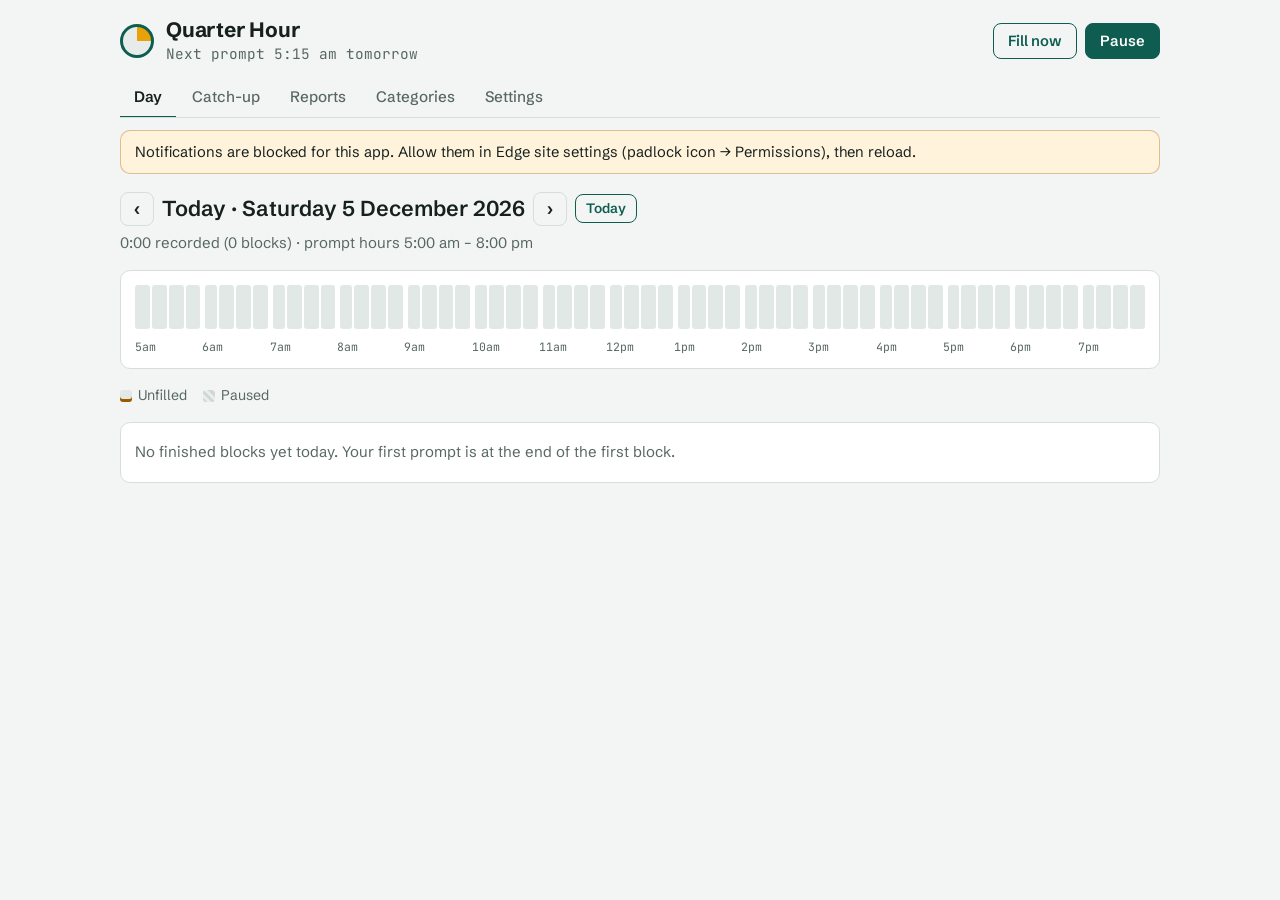
==== index.html @ 85f213ce "Add files via upload" ====
<!doctype html>
<html lang="en-NZ">
<head>
<meta charset="utf-8">
<meta name="viewport" content="width=device-width, initial-scale=1, viewport-fit=cover">
<title>Quarter Hour</title>
<meta name="theme-color" content="#0f5d50">
<link rel="manifest" href="manifest.webmanifest">
<link rel="icon" href="icons/icon-192.png">
<link rel="preconnect" href="https://fonts.googleapis.com">
<link rel="preconnect" href="https://fonts.gstatic.com" crossorigin>
<link rel="stylesheet" href="https://fonts.googleapis.com/css2?family=Schibsted+Grotesk:wght@400;500;600;700&family=JetBrains+Mono:wght@400;600&display=swap">
<link rel="stylesheet" href="styles.css">
</head>
<body>
<header class="top">
  <div class="brand">
    <span class="mark" aria-hidden="true"></span>
    <div>
      <h1>Quarter Hour</h1>
      <p id="status" class="status">Starting…</p>
    </div>
  </div>
  <div class="top-actions">
    <button id="btnPrompt" class="btn ghost" type="button">Fill now</button>
    <button id="btnPause" class="btn" type="button">Pause</button>
  </div>
</header>

<nav class="tabs" role="tablist">
  <button role="tab" data-view="today" aria-selected="true">Day</button>
  <button role="tab" data-view="catchup">Catch-up <span id="missBadge" class="count" hidden></span></button>
  <button role="tab" data-view="reports">Reports</button>
  <button role="tab" data-view="categories">Categories</button>
  <button role="tab" data-view="settings">Settings</button>
</nav>

<div id="banners" class="banners"></div>

<main>
  <!-- DAY -->
  <section id="view-today" class="view">
    <div class="view-head">
      <div class="daynav">
        <button class="btn icon" id="dayPrev" type="button" aria-label="Previous day">‹</button>
        <h2 id="dayTitle">Today</h2>
        <button class="btn icon" id="dayNext" type="button" aria-label="Next day">›</button>
        <button class="btn ghost small" id="dayToday" type="button">Today</button>
      </div>
      <p id="daySummary" class="muted"></p>
    </div>
    <div class="ribbon-wrap">
      <div id="ribbon" class="ribbon" aria-label="The day in 15-minute blocks"></div>
      <div id="ribbonHours" class="ribbon-hours" aria-hidden="true"></div>
    </div>
    <div id="dayLegend" class="legend"></div>
    <ol id="dayList" class="blocklist"></ol>
  </section>

  <!-- CATCH-UP -->
  <section id="view-catchup" class="view" hidden>
    <div class="view-head">
      <h2>Unfilled blocks</h2>
      <p class="muted">The last 7 days, since you started using the app. Tick several to fill them in one go, or click a row to fill it on its own.</p>
    </div>
    <div id="bulkBar" class="bulkbar">
      <label class="check"><input type="checkbox" id="selAll"> Select all</label>
      <span id="selCount" class="muted">0 selected</span>
      <input id="bulkNote" type="text" placeholder="Note for selected blocks (optional)" maxlength="200">
      <div id="bulkCats" class="catgrid small"></div>
      <button id="bulkNone" class="btn ghost small" type="button">Mark as not recorded</button>
    </div>
    <div id="missList"></div>
  </section>

  <!-- REPORTS -->
  <section id="view-reports" class="view" hidden>
    <div class="view-head report-head">
      <div class="seg" role="group" aria-label="Report period">
        <button id="repDay" type="button" aria-pressed="true">Day</button>
        <button id="repWeek" type="button" aria-pressed="false">Week</button>
      </div>
      <div class="daynav">
        <button class="btn icon" id="repPrev" type="button" aria-label="Previous">‹</button>
        <input type="date" id="repDate">
        <button class="btn icon" id="repNext" type="button" aria-label="Next">›</button>
      </div>
      <button id="repExport" class="btn" type="button">Export to Excel</button>
    </div>
    <h2 id="repTitle"></h2>
    <div id="repBody"></div>
  </section>

  <!-- CATEGORIES -->
  <section id="view-categories" class="view" hidden>
    <div class="view-head">
      <h2>Categories</h2>
      <p class="muted">Rename or recolour by editing in place. Retired categories disappear from the prompt but stay in past reports.</p>
    </div>
    <ul id="catList" class="catlist"></ul>
    <form id="catAdd" class="catadd">
      <input type="color" id="newCatColor" value="#3a7d44" aria-label="Colour">
      <input type="text" id="newCatName" placeholder="New category name" maxlength="40" required>
      <button class="btn" type="submit">Add category</button>
    </form>
    <h3 class="sub">Retired</h3>
    <ul id="catRetired" class="catlist"></ul>
  </section>

  <!-- SETTINGS -->
  <section id="view-settings" class="view" hidden>
    <div class="settings">
      <div class="panel">
        <h3>Prompts</h3>
        <div class="row">
          <div><strong>Windows notifications</strong><p id="notifState" class="muted"></p></div>
          <button id="btnNotif" class="btn" type="button">Turn on</button>
        </div>
        <div class="row">
          <div><strong>Sound</strong><p class="muted">Plays a chime in the app as well as the Windows notification sound.</p></div>
          <div class="inline">
            <label class="switch"><input type="checkbox" id="setSound"><span></span></label>
            <button id="btnTestSound" class="btn ghost small" type="button">Play</button>
          </div>
        </div>
        <div class="row">
          <div><strong>Prompt hours</strong><p class="muted">Every day of the week, on the clock (:00, :15, :30, :45).</p></div>
          <div class="inline">
            <select id="setStart" aria-label="Start hour"></select>
            <span>to</span>
            <select id="setEnd" aria-label="End hour"></select>
          </div>
        </div>
        <div class="row">
          <div><strong>Test mode</strong><p class="muted">Prompts every minute for 10 minutes, then switches itself off. Each test prompt is for the most recent block, so anything you choose is saved as normal.</p></div>
          <label class="switch"><input type="checkbox" id="setTest"><span></span></label>
        </div>
      </div>

      <div class="panel">
        <h3>Your data</h3>
        <p class="muted">Entries are stored only in this browser on this laptop. Back up regularly: clearing Edge's site data would erase them.</p>
        <p id="backupState" class="muted"></p>
        <div class="inline wrap">
          <button id="btnBackup" class="btn" type="button">Download backup</button>
          <label class="btn ghost" for="restoreFile">Restore from backup…</label>
          <input type="file" id="restoreFile" accept="application/json,.json" hidden>
          <button id="btnExportAll" class="btn ghost" type="button">Export everything to Excel</button>
        </div>
        <div id="restoreConfirm" class="confirm" hidden></div>
      </div>

      <div class="panel">
        <h3>Install and start with Windows</h3>
        <p id="installState" class="muted"></p>
        <ol class="steps">
          <li>Open this page in <strong>Microsoft Edge</strong>.</li>
          <li>Click the <em>App available</em> icon in the address bar (or <em>⋯ → Apps → Install this site as an app</em>).</li>
          <li>In the dialog after installing, tick <strong>Auto-start on device login</strong>. To change it later: go to <code>edge://apps</code>, click <em>More options</em> on Quarter Hour, choose <em>Auto-start on device login</em>.</li>
          <li>Leave the app window open or minimised during the day. Closing it stops the prompts.</li>
        </ol>
        <button id="btnInstall" class="btn" type="button" hidden>Install now</button>
      </div>
    </div>
  </section>
</main>

<!-- PICKER -->
<dialog id="picker" aria-labelledby="pkTitle">
  <form method="dialog" class="picker" id="pickerForm">
    <p id="pkDate" class="eyebrow"></p>
    <h2 id="pkTitle"></h2>
    <p id="pkCurrent" class="muted"></p>
    <input type="text" id="pkNote" placeholder="Note (optional), e.g. reviewed shares report" maxlength="200" autocomplete="off">
    <button type="button" id="pkSame" class="same"></button>
    <div id="pkCats" class="catgrid"></div>
    <div class="pk-foot">
      <button type="button" id="pkNone" class="btn ghost small">Not recorded</button>
      <span class="muted keyhint">Keys 1–9 pick a category</span>
      <button type="button" id="pkLater" class="btn ghost small">Later</button>
    </div>
  </form>
</dialog>

<div id="toast" class="toast" role="status" aria-live="polite" hidden></div>

<script src="lib/xlsx.full.min.js" defer></script>
<script src="app.js" defer></script>
</body>
</html>
---- styles.css ----
/* Layout: app shell — header, tabs, one view at a time; the day ribbon (60 quarter-hour cells) is the signature element. */
:root {
  --bg: #f2f5f4;
  --surface: #ffffff;
  --sunk: #e7ecea;
  --ink: #16201e;
  --muted: #586764;
  --line: #d6dedb;
  --accent: #0f5d50;
  --accent-ink: #ffffff;
  --warn: #9a5b00;
  --warn-bg: #fff3dc;
  --empty: #e2e8e6;
  --paused: repeating-linear-gradient(45deg, #cfd8d5 0 3px, #e9eeec 3px 6px);
  --f-display: "Schibsted Grotesk", "Segoe UI", system-ui, sans-serif;
  --f-body: "Schibsted Grotesk", "Segoe UI", system-ui, sans-serif;
  --f-mono: "JetBrains Mono", Consolas, "Cascadia Mono", monospace;
  --r: 10px;
  color-scheme: light;
}
@media (prefers-color-scheme: dark) {
  :root:not([data-theme="light"]) {
    --bg: #0f1514; --surface: #172020; --sunk: #1f2928; --ink: #e4ecea; --muted: #94a4a0; --line: #2b3735;
    --accent: #4dbfa6; --accent-ink: #062320; --warn: #f2b84b; --warn-bg: #2e2412; --empty: #253130;
    --paused: repeating-linear-gradient(45deg, #2c3836 0 3px, #1c2524 3px 6px);
    color-scheme: dark;
  }
}
:root[data-theme="dark"] {
  --bg: #0f1514; --surface: #172020; --sunk: #1f2928; --ink: #e4ecea; --muted: #94a4a0; --line: #2b3735;
  --accent: #4dbfa6; --accent-ink: #062320; --warn: #f2b84b; --warn-bg: #2e2412; --empty: #253130;
  --paused: repeating-linear-gradient(45deg, #2c3836 0 3px, #1c2524 3px 6px);
  color-scheme: dark;
}

* { box-sizing: border-box; }
html, body { margin: 0; }
body { background: var(--bg); color: var(--ink); font: 15px/1.5 var(--f-body); padding-inline: 16px; padding-block: 0 48px; }
h1, h2, h3 { font-family: var(--f-display); text-wrap: balance; margin: 0; line-height: 1.2; }
h2 { font-size: 1.35rem; font-weight: 600; }
h3 { font-size: 1.05rem; font-weight: 600; }
p { margin: 0; }
.muted { color: var(--muted); }
code { font-family: var(--f-mono); font-size: .85em; background: var(--sunk); padding: 1px 5px; border-radius: 4px; }
[hidden] { display: none !important; }
:focus-visible { outline: 2px solid var(--accent); outline-offset: 2px; }
main, .top, .tabs, .banners { max-width: 1040px; margin-inline: auto; }

/* Header */
.top { display: flex; align-items: center; justify-content: space-between; gap: 12px; flex-wrap: wrap; padding-block: 18px 12px; }
.brand { display: flex; align-items: center; gap: 12px; }
.mark { width: 34px; height: 34px; border-radius: 50%; background: conic-gradient(#e8a106 0 25%, var(--sunk) 25% 100%); border: 3px solid var(--accent); flex: none; }
.brand h1 { font-size: 1.3rem; font-weight: 700; letter-spacing: -.01em; }
.status { color: var(--muted); font-size: .9rem; font-family: var(--f-mono); }
.status.paused { color: var(--warn); }
.top-actions { display: flex; gap: 8px; }

/* Buttons */
.btn { font: 600 .92rem var(--f-body); border: 1px solid var(--accent); background: var(--accent); color: var(--accent-ink); padding: 8px 14px; border-radius: 8px; cursor: pointer; display: inline-flex; align-items: center; gap: 6px; }
.btn:hover { filter: brightness(1.08); }
.btn.ghost { background: transparent; color: var(--accent); }
.btn.small { padding: 5px 10px; font-size: .85rem; }
.btn.icon { background: transparent; color: var(--ink); border-color: var(--line); width: 34px; height: 34px; justify-content: center; padding: 0; font-size: 1.2rem; }
.btn.warn { background: var(--warn); border-color: var(--warn); color: var(--surface); }
.btn.danger { background: #b3261e; border-color: #b3261e; color: #fff; }

/* Tabs */
.tabs { display: flex; gap: 2px; border-bottom: 1px solid var(--line); overflow-x: auto; }
.tabs button { font: 500 .95rem var(--f-body); background: none; border: 0; color: var(--muted); padding: 10px 14px; cursor: pointer; border-bottom: 2px solid transparent; margin-bottom: -1px; white-space: nowrap; }
.tabs button[aria-selected="true"] { color: var(--ink); border-bottom-color: var(--accent); font-weight: 600; }
.count { display: inline-block; min-width: 20px; padding: 0 6px; border-radius: 10px; background: var(--warn); color: var(--surface); font-size: .75rem; font-weight: 700; text-align: center; font-family: var(--f-mono); }

/* Banners */
.banners { display: grid; gap: 8px; padding-top: 12px; }
.banner { display: flex; align-items: center; justify-content: space-between; gap: 12px; flex-wrap: wrap; background: var(--warn-bg); color: var(--ink); border: 1px solid color-mix(in srgb, var(--warn) 35%, transparent); padding: 10px 14px; border-radius: var(--r); font-size: .92rem; }

/* Views */
main { padding-top: 18px; }
.view { display: grid; gap: 16px; }
.view-head { display: grid; gap: 6px; }
.daynav { display: flex; align-items: center; gap: 8px; flex-wrap: wrap; }
.daynav h2 { min-width: 0; }

/* Ribbon */
.ribbon-wrap { background: var(--surface); border: 1px solid var(--line); border-radius: var(--r); padding: 14px; overflow-x: auto; }
.ribbon { display: grid; grid-template-columns: repeat(var(--cols, 60), minmax(9px, 1fr)); gap: 2px; min-width: 560px; }
.cell { height: 44px; border-radius: 3px; background: var(--empty); border: 0; padding: 0; cursor: pointer; position: relative; }
.cell.paused { background: var(--paused); }
.cell.none { background: var(--sunk); outline: 1px dashed var(--line); outline-offset: -1px; }
.cell.future { opacity: .35; cursor: default; }
.cell.missing { box-shadow: inset 0 -4px 0 var(--warn); }
.cell.hourstart { margin-left: 3px; }
.cell.now::after { content: ""; position: absolute; left: 50%; bottom: -8px; width: 6px; height: 6px; margin-left: -3px; border-radius: 50%; background: var(--ink); }
.ribbon-hours { display: grid; grid-template-columns: repeat(var(--hours, 15), 1fr); min-width: 560px; margin-top: 10px; font: .72rem var(--f-mono); color: var(--muted); }
.legend { display: flex; flex-wrap: wrap; gap: 6px 16px; font-size: .88rem; }
.legend span { display: inline-flex; align-items: center; gap: 6px; }
.sw { width: 12px; height: 12px; border-radius: 3px; flex: none; display: inline-block; }

/* Block list */
.blocklist { list-style: none; margin: 0; padding: 0; background: var(--surface); border: 1px solid var(--line); border-radius: var(--r); }
.blocklist li { display: grid; grid-template-columns: 9.5rem 1fr auto; gap: 12px; align-items: center; padding: 8px 14px; border-top: 1px solid var(--line); }
.blocklist li:first-child { border-top: 0; }
.blocklist .t { font: .88rem var(--f-mono); font-variant-numeric: tabular-nums; color: var(--muted); }
.blocklist .what { min-width: 0; display: flex; gap: 8px; align-items: baseline; flex-wrap: wrap; }
.blocklist .note { color: var(--muted); font-size: .9rem; overflow-wrap: anywhere; }
.chip { display: inline-flex; align-items: center; gap: 6px; font-weight: 600; font-size: .9rem; }
.chip.missing { color: var(--warn); }
.chip.dim { color: var(--muted); font-weight: 500; }
.blocklist .empty-row { display: block; color: var(--muted); padding: 18px 14px; }

/* Category buttons */
.catgrid { display: grid; grid-template-columns: repeat(auto-fill, minmax(150px, 1fr)); gap: 8px; }
.catgrid.small { grid-template-columns: repeat(auto-fill, minmax(130px, 1fr)); }
.catbtn { font: 600 .95rem var(--f-body); text-align: left; display: flex; align-items: center; gap: 10px; padding: 12px; border-radius: 8px; border: 1px solid var(--line); background: var(--surface); color: var(--ink); cursor: pointer; border-left: 6px solid var(--c); }
.catbtn:hover, .catbtn:focus-visible { background: color-mix(in srgb, var(--c) 14%, var(--surface)); }
.catbtn .k { margin-left: auto; font: .75rem var(--f-mono); color: var(--muted); }
.catgrid.small .catbtn { padding: 8px 10px; font-size: .88rem; }
.catbtn.current { background: color-mix(in srgb, var(--c) 20%, var(--surface)); }

/* Picker dialog */
dialog { border: 0; border-radius: 14px; padding: 0; width: min(560px, calc(100vw - 32px)); background: var(--surface); color: var(--ink); box-shadow: 0 20px 60px rgba(0,0,0,.3); }
dialog::backdrop { background: rgba(10, 20, 18, .45); }
.picker { display: grid; gap: 12px; padding: 22px; }
.eyebrow { font: 600 .75rem var(--f-mono); letter-spacing: .08em; text-transform: uppercase; color: var(--accent); }
.picker h2 { font-size: 1.5rem; }
.picker input[type=text] { width: 100%; }
.same { font: 600 .95rem var(--f-body); text-align: left; padding: 12px; border-radius: 8px; border: 1px dashed var(--accent); background: transparent; color: var(--accent); cursor: pointer; }
.same:disabled { display: none; }
.pk-foot { display: flex; justify-content: space-between; align-items: center; gap: 8px; flex-wrap: wrap; }
.keyhint { font-size: .8rem; }

/* Inputs */
input[type=text], input[type=date], select { font: .95rem var(--f-body); padding: 8px 10px; border: 1px solid var(--line); border-radius: 8px; background: var(--surface); color: var(--ink); min-width: 0; }
input[type=color] { width: 40px; height: 36px; padding: 2px; border: 1px solid var(--line); border-radius: 8px; background: var(--surface); cursor: pointer; }
.check { display: inline-flex; gap: 6px; align-items: center; cursor: pointer; }

/* Catch-up */
.bulkbar { display: grid; gap: 10px; background: var(--surface); border: 1px solid var(--line); border-radius: var(--r); padding: 14px; position: sticky; top: env(safe-area-inset-top, 0px); z-index: 2; }
.bulkbar > .check, .bulkbar > #selCount { display: inline-flex; }
.dayblock { background: var(--surface); border: 1px solid var(--line); border-radius: var(--r); margin-bottom: 12px; }
.dayblock h3 { padding: 10px 14px; border-bottom: 1px solid var(--line); display: flex; justify-content: space-between; gap: 8px; flex-wrap: wrap; }
.missrow { display: flex; align-items: center; gap: 12px; padding: 7px 14px; border-top: 1px solid var(--line); }
.missrow:first-of-type { border-top: 0; }
.missrow .t { font: .9rem var(--f-mono); font-variant-numeric: tabular-nums; flex: 1; }
.empty { background: var(--surface); border: 1px solid var(--line); border-radius: var(--r); padding: 28px; text-align: center; color: var(--muted); }

/* Reports */
.report-head { display: flex; flex-wrap: wrap; gap: 12px; align-items: center; justify-content: space-between; }
.seg { display: inline-flex; border: 1px solid var(--line); border-radius: 8px; overflow: hidden; }
.seg button { font: 600 .9rem var(--f-body); border: 0; background: var(--surface); color: var(--muted); padding: 8px 16px; cursor: pointer; }
.seg button[aria-pressed="true"] { background: var(--accent); color: var(--accent-ink); }
.tiles { display: grid; grid-template-columns: repeat(auto-fit, minmax(150px, 1fr)); gap: 10px; }
.tile { background: var(--surface); border: 1px solid var(--line); border-radius: var(--r); padding: 12px 14px; }
.tile .v { font: 600 1.5rem var(--f-mono); font-variant-numeric: tabular-nums; }
.tile .l { font-size: .8rem; color: var(--muted); text-transform: uppercase; letter-spacing: .05em; }
.tablewrap { overflow-x: auto; background: var(--surface); border: 1px solid var(--line); border-radius: var(--r); }
table { border-collapse: collapse; width: 100%; font-size: .92rem; }
th, td { padding: 9px 12px; text-align: left; border-top: 1px solid var(--line); white-space: nowrap; }
thead th { border-top: 0; font-size: .75rem; text-transform: uppercase; letter-spacing: .05em; color: var(--muted); font-weight: 600; }
td.n, th.n { text-align: right; font-family: var(--f-mono); font-variant-numeric: tabular-nums; }
tr.total td { font-weight: 700; border-top: 2px solid var(--ink); }
tr.side td { color: var(--muted); }
.barcell { width: 40%; min-width: 140px; }
.bar { height: 14px; border-radius: 3px; background: var(--c); min-width: 2px; }
.working { font-size: .85rem; color: var(--muted); max-width: 70ch; }
.sub { margin-top: 8px; }

/* Categories */
.catlist { list-style: none; margin: 0; padding: 0; background: var(--surface); border: 1px solid var(--line); border-radius: var(--r); }
.catlist:empty::before { content: "None"; display: block; padding: 12px 14px; color: var(--muted); }
.catlist li { display: flex; gap: 10px; align-items: center; padding: 8px 12px; border-top: 1px solid var(--line); flex-wrap: wrap; }
.catlist li:first-child { border-top: 0; }
.catlist input[type=text] { flex: 1; min-width: 160px; }
.catadd { display: flex; gap: 10px; flex-wrap: wrap; }
.catadd input[type=text] { flex: 1; min-width: 180px; }

/* Settings */
.settings { display: grid; gap: 16px; }
.panel { background: var(--surface); border: 1px solid var(--line); border-radius: var(--r); padding: 16px; display: grid; gap: 12px; }
.row { display: flex; justify-content: space-between; align-items: center; gap: 16px; flex-wrap: wrap; padding-top: 12px; border-top: 1px solid var(--line); }
.panel h3 + .row { border-top: 0; padding-top: 0; }
.row > div:first-child { flex: 1; min-width: 220px; }
.inline { display: flex; align-items: center; gap: 8px; }
.inline.wrap { flex-wrap: wrap; }
.steps { margin: 0; padding-left: 1.3rem; display: grid; gap: 6px; max-width: 75ch; }
.switch { position: relative; display: inline-block; width: 44px; height: 24px; flex: none; }
.switch input { opacity: 0; width: 0; height: 0; position: absolute; }
.switch span { position: absolute; inset: 0; background: var(--line); border-radius: 12px; cursor: pointer; transition: background .15s; }
.switch span::before { content: ""; position: absolute; left: 3px; top: 3px; width: 18px; height: 18px; border-radius: 50%; background: var(--surface); transition: transform .15s; }
.switch input:checked + span { background: var(--accent); }
.switch input:checked + span::before { transform: translateX(20px); }
.switch input:focus-visible + span { outline: 2px solid var(--accent); outline-offset: 2px; }
.confirm { background: var(--warn-bg); border-radius: 8px; padding: 12px; display: grid; gap: 10px; }

.toast { position: fixed; left: 50%; bottom: calc(20px + env(safe-area-inset-bottom, 0px)); transform: translateX(-50%); background: var(--ink); color: var(--bg); padding: 10px 16px; border-radius: 8px; font-size: .92rem; display: flex; gap: 12px; align-items: center; z-index: 10; max-width: calc(100vw - 32px); }
.toast button { background: none; border: 1px solid currentColor; color: inherit; border-radius: 6px; padding: 3px 8px; cursor: pointer; font: inherit; }

@media (max-width: 560px) {
  .blocklist li { grid-template-columns: 1fr auto; }
  .blocklist .what { grid-column: 1 / -1; grid-row: 2; }
}
@media (prefers-reduced-motion: reduce) { * { transition: none !important; } }
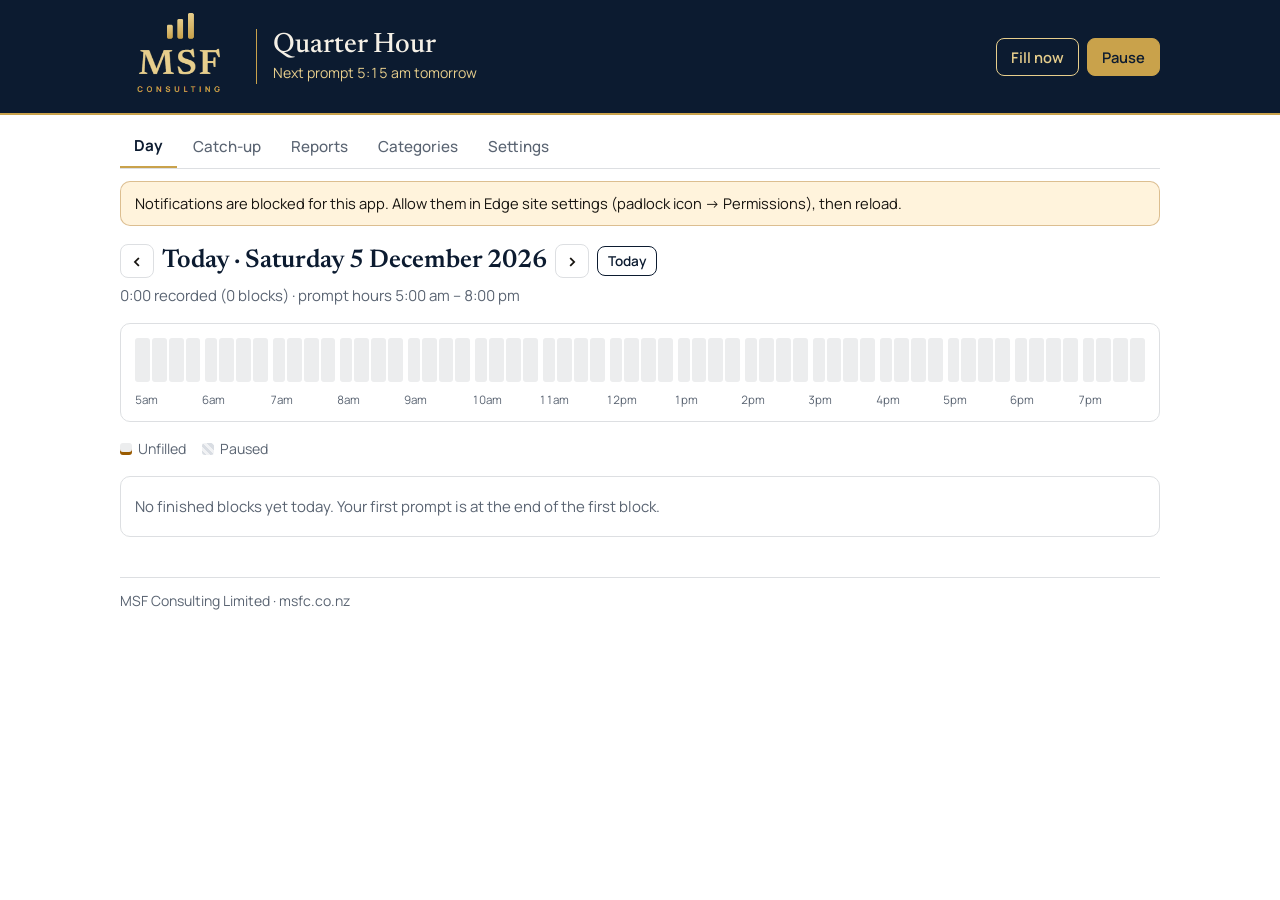
==== commit 3fba2340: "Add files via upload" ====
--- a/index.html
+++ b/index.html
@@ -4,26 +4,28 @@
 <meta charset="utf-8">
 <meta name="viewport" content="width=device-width, initial-scale=1, viewport-fit=cover">
 <title>Quarter Hour</title>
-<meta name="theme-color" content="#0f5d50">
+<meta name="theme-color" content="#0C1B30">
 <link rel="manifest" href="manifest.webmanifest">
 <link rel="icon" href="icons/icon-192.png">
 <link rel="preconnect" href="https://fonts.googleapis.com">
 <link rel="preconnect" href="https://fonts.gstatic.com" crossorigin>
-<link rel="stylesheet" href="https://fonts.googleapis.com/css2?family=Schibsted+Grotesk:wght@400;500;600;700&family=JetBrains+Mono:wght@400;600&display=swap">
+<link rel="stylesheet" href="https://fonts.googleapis.com/css2?family=Manrope:wght@400;500;600;700&family=Newsreader:opsz,wght@6..72,400;6..72,500;6..72,600&display=swap">
 <link rel="stylesheet" href="styles.css">
 </head>
 <body>
-<header class="top">
-  <div class="brand">
-    <span class="mark" aria-hidden="true"></span>
-    <div>
-      <h1>Quarter Hour</h1>
-      <p id="status" class="status">Starting…</p>
+<header class="band">
+  <div class="top">
+    <div class="brand">
+      <img class="logo" src="icons/msf-logo-square-navy.png" alt="MSF Consulting" width="205" height="159">
+      <div class="appname">
+        <h1>Quarter Hour</h1>
+        <p id="status" class="status">Starting…</p>
+      </div>
     </div>
-  </div>
-  <div class="top-actions">
-    <button id="btnPrompt" class="btn ghost" type="button">Fill now</button>
-    <button id="btnPause" class="btn" type="button">Pause</button>
+    <div class="top-actions">
+      <button id="btnPrompt" class="btn ghost" type="button">Fill now</button>
+      <button id="btnPause" class="btn" type="button">Pause</button>
+    </div>
   </div>
 </header>
 
@@ -182,6 +184,8 @@
   </form>
 </dialog>
 
+<footer class="foot">MSF Consulting Limited · msfc.co.nz</footer>
+
 <div id="toast" class="toast" role="status" aria-live="polite" hidden></div>
 
 <script src="lib/xlsx.full.min.js" defer></script>
--- a/styles.css
+++ b/styles.css
@@ -1,44 +1,52 @@
 /* Layout: app shell — header, tabs, one view at a time; the day ribbon (60 quarter-hour cells) is the signature element. */
+/* MSF Consulting brand: Deep Navy header band with gold-on-navy logo, white working surface, Paper fills, Newsreader headings, Manrope body. */
 :root {
-  --bg: #f2f5f4;
-  --surface: #ffffff;
-  --sunk: #e7ecea;
-  --ink: #16201e;
-  --muted: #586764;
-  --line: #d6dedb;
-  --accent: #0f5d50;
-  --accent-ink: #ffffff;
+  --navy: #0C1B30;
+  --gold: #C9A24B;
+  --lightgold: #E7CE8C;
+  --paper: #F5F0E6;
+  --bg: #FFFFFF;
+  --surface: #FFFFFF;
+  --sunk: #F5F0E6;
+  --ink: #16130F;
+  --heading: #0C1B30;
+  --muted: #5A6472;
+  --line: color-mix(in srgb, #0C1B30 14%, #FFFFFF);
+  --accent: #0C1B30;
+  --accent-ink: #F5F0E6;
   --warn: #9a5b00;
   --warn-bg: #fff3dc;
-  --empty: #e2e8e6;
-  --paused: repeating-linear-gradient(45deg, #cfd8d5 0 3px, #e9eeec 3px 6px);
-  --f-display: "Schibsted Grotesk", "Segoe UI", system-ui, sans-serif;
-  --f-body: "Schibsted Grotesk", "Segoe UI", system-ui, sans-serif;
-  --f-mono: "JetBrains Mono", Consolas, "Cascadia Mono", monospace;
+  --empty: color-mix(in srgb, #0C1B30 8%, #FFFFFF);
+  --paused: repeating-linear-gradient(45deg, #d9dde3 0 3px, #f1f2f4 3px 6px);
+  --f-display: "Newsreader", Georgia, serif;
+  --f-body: "Manrope", Arial, sans-serif;
+  --f-mono: "Manrope", Arial, sans-serif;
   --r: 10px;
   color-scheme: light;
 }
 @media (prefers-color-scheme: dark) {
   :root:not([data-theme="light"]) {
-    --bg: #0f1514; --surface: #172020; --sunk: #1f2928; --ink: #e4ecea; --muted: #94a4a0; --line: #2b3735;
-    --accent: #4dbfa6; --accent-ink: #062320; --warn: #f2b84b; --warn-bg: #2e2412; --empty: #253130;
-    --paused: repeating-linear-gradient(45deg, #2c3836 0 3px, #1c2524 3px 6px);
+    --bg: #0C1B30; --surface: color-mix(in srgb, #F5F0E6 6%, #0C1B30); --sunk: color-mix(in srgb, #F5F0E6 11%, #0C1B30);
+    --ink: #F5F0E6; --heading: #F5F0E6; --muted: color-mix(in srgb, #F5F0E6 68%, #0C1B30); --line: color-mix(in srgb, #F5F0E6 16%, #0C1B30);
+    --accent: #C9A24B; --accent-ink: #0C1B30; --warn: #f2b84b; --warn-bg: #2e2412; --empty: color-mix(in srgb, #F5F0E6 12%, #0C1B30);
+    --paused: repeating-linear-gradient(45deg, #2a3a50 0 3px, #15253b 3px 6px);
     color-scheme: dark;
   }
 }
 :root[data-theme="dark"] {
-  --bg: #0f1514; --surface: #172020; --sunk: #1f2928; --ink: #e4ecea; --muted: #94a4a0; --line: #2b3735;
-  --accent: #4dbfa6; --accent-ink: #062320; --warn: #f2b84b; --warn-bg: #2e2412; --empty: #253130;
-  --paused: repeating-linear-gradient(45deg, #2c3836 0 3px, #1c2524 3px 6px);
+  --bg: #0C1B30; --surface: color-mix(in srgb, #F5F0E6 6%, #0C1B30); --sunk: color-mix(in srgb, #F5F0E6 11%, #0C1B30);
+  --ink: #F5F0E6; --heading: #F5F0E6; --muted: color-mix(in srgb, #F5F0E6 68%, #0C1B30); --line: color-mix(in srgb, #F5F0E6 16%, #0C1B30);
+  --accent: #C9A24B; --accent-ink: #0C1B30; --warn: #f2b84b; --warn-bg: #2e2412; --empty: color-mix(in srgb, #F5F0E6 12%, #0C1B30);
+  --paused: repeating-linear-gradient(45deg, #2a3a50 0 3px, #15253b 3px 6px);
   color-scheme: dark;
 }
 
 * { box-sizing: border-box; }
 html, body { margin: 0; }
-body { background: var(--bg); color: var(--ink); font: 15px/1.5 var(--f-body); padding-inline: 16px; padding-block: 0 48px; }
-h1, h2, h3 { font-family: var(--f-display); text-wrap: balance; margin: 0; line-height: 1.2; }
-h2 { font-size: 1.35rem; font-weight: 600; }
-h3 { font-size: 1.05rem; font-weight: 600; }
+body { background: var(--bg); color: var(--ink); font: 15px/1.55 var(--f-body); padding-inline: 16px; padding-block: 0 32px; font-variant-numeric: tabular-nums; }
+h1, h2, h3 { font-family: var(--f-display); text-wrap: balance; margin: 0; line-height: 1.2; color: var(--heading); }
+h2 { font-size: 1.6rem; font-weight: 600; }
+h3 { font-size: 1.2rem; font-weight: 600; }
 p { margin: 0; }
 .muted { color: var(--muted); }
 code { font-family: var(--f-mono); font-size: .85em; background: var(--sunk); padding: 1px 5px; border-radius: 4px; }
@@ -46,15 +54,19 @@
 :focus-visible { outline: 2px solid var(--accent); outline-offset: 2px; }
 main, .top, .tabs, .banners { max-width: 1040px; margin-inline: auto; }
 
-/* Header */
-.top { display: flex; align-items: center; justify-content: space-between; gap: 12px; flex-wrap: wrap; padding-block: 18px 12px; }
-.brand { display: flex; align-items: center; gap: 12px; }
-.mark { width: 34px; height: 34px; border-radius: 50%; background: conic-gradient(#e8a106 0 25%, var(--sunk) 25% 100%); border: 3px solid var(--accent); flex: none; }
-.brand h1 { font-size: 1.3rem; font-weight: 700; letter-spacing: -.01em; }
-.status { color: var(--muted); font-size: .9rem; font-family: var(--f-mono); }
-.status.paused { color: var(--warn); }
+/* Header band (navy in both themes; logo background must match #0C1B30 exactly) */
+.band { background: #0C1B30; margin-inline: -16px; padding-inline: 16px; border-bottom: 2px solid #C9A24B; }
+.top { display: flex; align-items: center; justify-content: space-between; gap: 12px 20px; flex-wrap: wrap; padding-block: 10px; }
+.brand { display: flex; align-items: center; gap: 16px; min-width: 0; }
+.logo { display: block; width: 120px; height: auto; }
+.appname { border-left: 1px solid #C9A24B; padding-left: 16px; }
+.brand h1 { font-size: 1.75rem; font-weight: 500; color: #F5F0E6; }
+.status { color: #E7CE8C; font-size: .88rem; }
+.status.paused { color: #F5F0E6; font-weight: 600; }
 .top-actions { display: flex; gap: 8px; }
-
+.band .btn { background: #C9A24B; border-color: #C9A24B; color: #0C1B30; }
+.band .btn.ghost { background: transparent; color: #E7CE8C; border-color: #E7CE8C; }
+.foot { max-width: 1040px; margin: 40px auto 0; padding-top: 12px; border-top: 1px solid var(--line); color: var(--muted); font-size: .875rem; }
 /* Buttons */
 .btn { font: 600 .92rem var(--f-body); border: 1px solid var(--accent); background: var(--accent); color: var(--accent-ink); padding: 8px 14px; border-radius: 8px; cursor: pointer; display: inline-flex; align-items: center; gap: 6px; }
 .btn:hover { filter: brightness(1.08); }
@@ -65,10 +77,10 @@
 .btn.danger { background: #b3261e; border-color: #b3261e; color: #fff; }
 
 /* Tabs */
-.tabs { display: flex; gap: 2px; border-bottom: 1px solid var(--line); overflow-x: auto; }
+.tabs { display: flex; gap: 2px; border-bottom: 1px solid var(--line); overflow-x: auto; margin-top: 10px; }
 .tabs button { font: 500 .95rem var(--f-body); background: none; border: 0; color: var(--muted); padding: 10px 14px; cursor: pointer; border-bottom: 2px solid transparent; margin-bottom: -1px; white-space: nowrap; }
-.tabs button[aria-selected="true"] { color: var(--ink); border-bottom-color: var(--accent); font-weight: 600; }
-.count { display: inline-block; min-width: 20px; padding: 0 6px; border-radius: 10px; background: var(--warn); color: var(--surface); font-size: .75rem; font-weight: 700; text-align: center; font-family: var(--f-mono); }
+.tabs button[aria-selected="true"] { color: var(--heading); border-bottom: 3px solid #C9A24B; font-weight: 700; }
+.count { display: inline-block; min-width: 20px; padding: 0 6px; border-radius: 10px; background: #C9A24B; color: #0C1B30; font-size: .75rem; font-weight: 700; text-align: center; }
 
 /* Banners */
 .banners { display: grid; gap: 8px; padding-top: 12px; }
@@ -121,8 +133,8 @@
 dialog { border: 0; border-radius: 14px; padding: 0; width: min(560px, calc(100vw - 32px)); background: var(--surface); color: var(--ink); box-shadow: 0 20px 60px rgba(0,0,0,.3); }
 dialog::backdrop { background: rgba(10, 20, 18, .45); }
 .picker { display: grid; gap: 12px; padding: 22px; }
-.eyebrow { font: 600 .75rem var(--f-mono); letter-spacing: .08em; text-transform: uppercase; color: var(--accent); }
-.picker h2 { font-size: 1.5rem; }
+.eyebrow { font: 600 .75rem var(--f-body); letter-spacing: .12em; text-transform: uppercase; color: var(--muted); }
+.picker h2 { font-size: 1.75rem; }
 .picker input[type=text] { width: 100%; }
 .same { font: 600 .95rem var(--f-body); text-align: left; padding: 12px; border-radius: 8px; border: 1px dashed var(--accent); background: transparent; color: var(--accent); cursor: pointer; }
 .same:disabled { display: none; }
@@ -151,12 +163,13 @@
 .seg button[aria-pressed="true"] { background: var(--accent); color: var(--accent-ink); }
 .tiles { display: grid; grid-template-columns: repeat(auto-fit, minmax(150px, 1fr)); gap: 10px; }
 .tile { background: var(--surface); border: 1px solid var(--line); border-radius: var(--r); padding: 12px 14px; }
-.tile .v { font: 600 1.5rem var(--f-mono); font-variant-numeric: tabular-nums; }
+.tile .v { font: 600 1.9rem/1.1 var(--f-display); color: var(--heading); font-variant-numeric: tabular-nums lining-nums; }
+.tile { border-top: 3px solid #C9A24B; }
 .tile .l { font-size: .8rem; color: var(--muted); text-transform: uppercase; letter-spacing: .05em; }
 .tablewrap { overflow-x: auto; background: var(--surface); border: 1px solid var(--line); border-radius: var(--r); }
 table { border-collapse: collapse; width: 100%; font-size: .92rem; }
 th, td { padding: 9px 12px; text-align: left; border-top: 1px solid var(--line); white-space: nowrap; }
-thead th { border-top: 0; font-size: .75rem; text-transform: uppercase; letter-spacing: .05em; color: var(--muted); font-weight: 600; }
+thead th { border-top: 0; font-size: .72rem; text-transform: uppercase; letter-spacing: .09em; color: #C9A24B; background: #0C1B30; font-weight: 600; }
 td.n, th.n { text-align: right; font-family: var(--f-mono); font-variant-numeric: tabular-nums; }
 tr.total td { font-weight: 700; border-top: 2px solid var(--ink); }
 tr.side td { color: var(--muted); }
@@ -200,3 +213,7 @@
   .blocklist .what { grid-column: 1 / -1; grid-row: 2; }
 }
 @media (prefers-reduced-motion: reduce) { * { transition: none !important; } }
+
+#repTitle { padding-bottom: 8px; border-bottom: 2px solid #C9A24B; }
+.ribbon-hours, .blocklist .t, .missrow .t, .status { font-variant-numeric: tabular-nums; }
+@media (max-width: 560px) { .appname { padding-left: 12px; } .brand h1 { font-size: 1.2rem; } }
